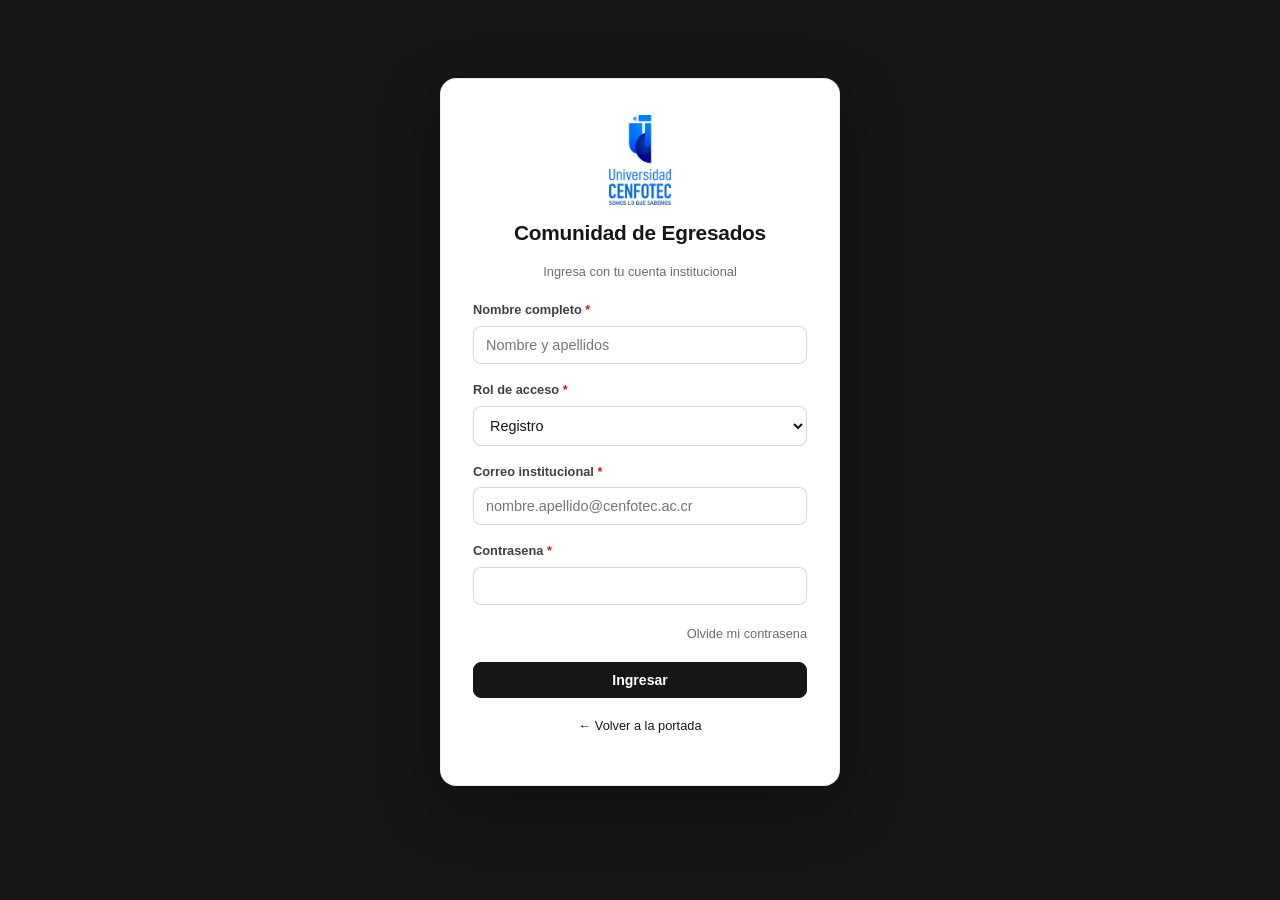
==== actividades.html @ 7738748c "Avance 2: sistema de gestion de egresados (HTML, CSS, JS, Local Storage)" ====
<!DOCTYPE html>
<html lang="es">
<head>
  <meta charset="UTF-8">
  <meta name="viewport" content="width=device-width, initial-scale=1.0">
  <title>Gestion de actividades - Comunidad de Egresados CENFOTEC</title>
  <link rel="stylesheet" href="css/styles.css">
</head>
<body>
  <div class="app">

    <aside class="menu-lateral" id="barra-lateral"></aside>

    <main class="contenido">
      <div class="barra-superior">
        <div>
          <p class="miga">Inicio / Actividades</p>
          <h1>Gestion de actividades</h1>
        </div>
        <div class="usuario">
          <strong data-usuario-nombre>Julia Castro</strong><br>
          <span class="texto-ayuda" data-usuario-rol>Bienestar Estudiantil</span>
        </div>
      </div>

      <div id="aviso-actividad" class="aviso"></div>

      <div class="panel">
        <h2>Nueva actividad</h2>
        <form action="#" method="post" id="form-actividad" novalidate>
          <div class="fila-formulario">
            <div class="campo">
              <label for="titulo">Titulo <span class="obligatorio">*</span></label>
              <input type="text" id="titulo" placeholder="Ej. Taller de entrevistas tecnicas">
            </div>
          </div>
          <div class="fila-formulario">
            <div class="campo">
              <label for="tipo">Tipo <span class="obligatorio">*</span></label>
              <select id="tipo">
                <option>Charla</option>
                <option>Taller</option>
                <option>Conversatorio</option>
                <option>Mentoria grupal</option>
                <option>Actividad de extension</option>
              </select>
            </div>
            <div class="campo">
              <label for="modalidad">Modalidad <span class="obligatorio">*</span></label>
              <select id="modalidad">
                <option>Presencial</option>
                <option>Virtual</option>
                <option>Hibrida</option>
              </select>
            </div>
          </div>
          <div class="fila-formulario">
            <div class="campo">
              <label for="fecha">Fecha <span class="obligatorio">*</span></label>
              <input type="date" id="fecha">
            </div>
            <div class="campo">
              <label for="lugar">Lugar o enlace</label>
              <input type="text" id="lugar" placeholder="Auditorio CENFOTEC / enlace virtual">
            </div>
          </div>
          <div class="fila-formulario">
            <div class="campo">
              <label for="desc">Descripcion</label>
              <textarea id="desc" placeholder="Detalle de la actividad"></textarea>
            </div>
          </div>
          <div class="acciones-formulario">
            <button type="button" class="boton boton-secundario">Limpiar</button>
            <button type="submit" class="boton">Publicar actividad</button>
          </div>
        </form>
      </div>

      <div class="panel">
        <h2>Actividades programadas</h2>
        <form class="filtros" action="#" method="get" id="filtros-actividades">
          <div class="campo">
            <label for="f-modalidad">Modalidad</label>
            <select id="f-modalidad">
              <option>Todas</option>
              <option>Presencial</option>
              <option>Virtual</option>
              <option>Hibrida</option>
            </select>
          </div>
          <div class="campo">
            <label for="f-estado">Estado</label>
            <select id="f-estado">
              <option>Todos</option>
              <option>Programada</option>
              <option>En curso</option>
              <option>Finalizada</option>
            </select>
          </div>
          <button type="submit" class="boton">Filtrar</button>
        </form>

        <table>
          <thead>
            <tr>
              <th>Actividad</th>
              <th>Tipo</th>
              <th>Fecha</th>
              <th>Modalidad</th>
              <th>Estado</th>
              <th>Acciones</th>
            </tr>
          </thead>
          <tbody id="tabla-actividades"></tbody>
        </table>
        <p class="texto-ayuda">Las actividades se guardan en Local Storage y se mantienen al recargar.</p>
      </div>

    </main>
  </div>

  <script src="js/almacenamiento.js"></script>
  <script src="js/validaciones.js"></script>
  <script src="js/datos-iniciales.js"></script>
  <script src="js/sesion.js"></script>
  <script src="js/navegacion.js"></script>
  <script src="js/pagina-actividades.js"></script>
</body>
</html>
---- css/styles.css ----
/* ============================================================
   styles.css - Sistema de Gestion de Egresados CENFOTEC
   Paleta neutra (negro / gris) minimalista. Bordes finos.
   Admin claro con barra lateral oscura; portada cinematografica.
   ============================================================ */

:root {
  --ink: #161619;
  --ink-soft: #3f3f46;
  --muted: #6b6b73;
  --muted-2: #9a9aa2;
  --line: rgba(20,20,25,.09);
  --line-strong: rgba(20,20,25,.16);
  --bg: #f4f4f5;
  --surface: #ffffff;
  --sidebar: #141416;
  --sidebar-2: #1d1d20;
  --sidebar-line: rgba(255,255,255,.09);
  --radio: 10px;
  --radio-card: 14px;
  --sombra: 0 1px 2px rgba(20,20,25,.05);
  --sombra-card: 0 1px 3px rgba(20,20,25,.06), 0 1px 2px rgba(20,20,25,.04);
  --sombra-flot: 0 6px 24px rgba(20,20,25,.10);
  --font: -apple-system, BlinkMacSystemFont, "Segoe UI", Roboto, "Helvetica Neue", Arial, sans-serif;
}

* { box-sizing: border-box; }

body {
  margin: 0;
  font-family: var(--font);
  color: var(--ink);
  background-color: var(--bg);
  line-height: 1.55;
  -webkit-font-smoothing: antialiased;
  text-rendering: optimizeLegibility;
}

h1, h2, h3 { color: var(--ink); margin-top: 0; font-weight: 650; letter-spacing: -0.01em; }
h1 { font-size: 1.55rem; }

a { color: var(--ink); text-decoration: none; }
a:hover { text-decoration: underline; }
img { max-width: 100%; display: block; }

.contenedor { max-width: 1140px; margin: 0 auto; padding: 0 22px; }

/* ============================================================
   BOTONES (compartidos)
   ============================================================ */
.boton {
  display: inline-block; padding: 9px 17px; border: 1px solid var(--ink);
  border-radius: 8px; background-color: var(--ink); color: #fff; text-decoration: none;
  font-size: 0.88rem; font-weight: 550; cursor: pointer; transition: all .16s ease;
}
.boton:hover { background-color: #000; border-color: #000; text-decoration: none; }
.boton:active { transform: translateY(1px); }
.boton-secundario { background-color: #fff; color: var(--ink); border-color: var(--line-strong); }
.boton-secundario:hover { background-color: #fafafa; border-color: var(--ink); }
.boton-peligro { background-color: #fff; color: #b4231a; border-color: rgba(180,35,26,.30); }
.boton-peligro:hover { background-color: #fdf2f1; border-color: #b4231a; }
.boton-pequeno { padding: 5px 11px; font-size: 0.78rem; border-radius: 7px; }

/* ============================================================
   BARRA LATERAL (admin) - oscura minimalista
   ============================================================ */
.app { display: flex; min-height: 100vh; }
.menu-lateral {
  width: 244px; background: var(--sidebar); color: #e7e7ea;
  padding: 20px 14px; flex-shrink: 0; position: sticky; top: 0; height: 100vh; overflow-y: auto;
  border-right: 1px solid rgba(0,0,0,.2);
}
.menu-lateral .logo {
  display: flex; align-items: center; gap: 10px; text-decoration: none;
  margin-bottom: 14px; padding: 4px 6px;
}
.menu-lateral .logo img { height: 42px; width: auto; }
.menu-lateral .logo .marca { color: #fff; font-weight: 650; font-size: 1rem; letter-spacing: .01em; }
.menu-lateral .rol {
  display: inline-block; background-color: rgba(255,255,255,.08); padding: 4px 11px;
  border-radius: 20px; font-size: 0.71rem; margin: 0 6px 16px; color: #c9c9cf;
  border: 1px solid var(--sidebar-line);
}
.menu-lateral p.titulo-menu {
  font-size: 0.68rem; text-transform: uppercase; letter-spacing: 0.08em;
  color: #6a6a72; margin: 16px 6px 6px;
}
.menu-lateral a:not(.logo) {
  display: flex; align-items: center; color: #b9b9c0; text-decoration: none;
  padding: 9px 12px; font-size: 0.875rem; border-radius: 8px; margin-bottom: 1px;
  transition: background .14s, color .14s;
}
.menu-lateral a:not(.logo):hover { background-color: rgba(255,255,255,.06); color: #fff; text-decoration: none; }
.menu-lateral a.activo { background-color: #fff; color: var(--ink); font-weight: 600; }
.menu-lateral hr { border: none; border-top: 1px solid var(--sidebar-line); margin: 16px 6px; }

.contenido { flex-grow: 1; padding: 26px 34px; min-width: 0; }

.barra-superior {
  display: flex; justify-content: space-between; align-items: flex-end;
  margin-bottom: 26px; padding-bottom: 18px; border-bottom: 1px solid var(--line);
}
.barra-superior .miga { font-size: 0.76rem; color: var(--muted); margin-bottom: 5px; letter-spacing: .01em; }
.barra-superior h1 { font-size: 1.5rem; }
.barra-superior .usuario { font-size: 0.84rem; text-align: right; color: var(--muted); }
.barra-superior .usuario strong { color: var(--ink); font-weight: 600; }

/* ============================================================
   PANELES Y FORMULARIOS
   ============================================================ */
.panel {
  background-color: var(--surface); border: 1px solid var(--line); border-radius: var(--radio-card);
  padding: 24px; margin-bottom: 22px; box-shadow: var(--sombra-card);
}
.panel h2 { font-size: 1.05rem; margin-bottom: 18px; font-weight: 600; }

.fila-formulario { display: flex; gap: 18px; flex-wrap: wrap; margin-bottom: 16px; }
.campo { flex: 1 1 240px; display: flex; flex-direction: column; }
.campo label { font-size: 0.8rem; font-weight: 600; margin-bottom: 6px; color: var(--ink-soft); }
.campo input, .campo select, .campo textarea {
  padding: 10px 12px; border: 1px solid var(--line-strong); border-radius: 8px;
  font-family: inherit; font-size: 0.9rem; background: #fff; color: var(--ink);
  transition: border-color .14s, box-shadow .14s;
}
.campo input:hover, .campo select:hover, .campo textarea:hover { border-color: var(--muted-2); }
.campo input:focus, .campo select:focus, .campo textarea:focus {
  outline: none; border-color: var(--ink); box-shadow: 0 0 0 3px rgba(20,20,25,.08);
}
.campo input:disabled { background: #f6f6f7; color: var(--muted); }
.campo textarea { resize: vertical; min-height: 76px; }
.obligatorio { color: #b4231a; }

.acciones-formulario { text-align: right; margin-top: 8px; }
.acciones-formulario .boton { margin-left: 10px; }

.filtros {
  display: flex; gap: 14px; flex-wrap: wrap; align-items: flex-end;
  margin-bottom: 18px; padding: 16px; background: #fafafa; border-radius: 12px; border: 1px solid var(--line);
}
.filtros .campo { flex: 1 1 170px; }

/* ============================================================
   TABLAS
   ============================================================ */
table {
  width: 100%; border-collapse: collapse; background-color: #fff;
  margin-bottom: 8px; border-radius: 12px; overflow: hidden; border: 1px solid var(--line);
}
th, td { padding: 12px 14px; text-align: left; font-size: 0.87rem; border-bottom: 1px solid var(--line); }
th {
  background-color: #fafafa; color: var(--muted); font-weight: 600;
  font-size: 0.72rem; text-transform: uppercase; letter-spacing: 0.05em;
}
tbody tr { transition: background .12s; }
tbody tr:hover { background-color: #fbfbfb; }
tbody tr:last-child td { border-bottom: none; }
td .boton-pequeno { margin-right: 4px; }

/* ============================================================
   ETIQUETAS DE ESTADO (neutras con acento minimo)
   ============================================================ */
.estado {
  display: inline-block; padding: 3px 11px; border-radius: 20px;
  font-size: 0.72rem; font-weight: 600; white-space: nowrap; border: 1px solid transparent;
}
.estado-exito { background-color: #eef6ef; color: #256b39; border-color: #d3e8d8; }
.estado-alerta { background-color: #fbf3e3; color: #8a6316; border-color: #f0e2c2; }
.estado-error { background-color: #fbeeed; color: #a5261c; border-color: #f0d3d0; }
.estado-neutro { background-color: #f1f1f2; color: #55555c; border-color: #e3e3e5; }

.texto-ayuda { font-size: 0.8rem; color: var(--muted); }

.zona-subida {
  border: 1px dashed var(--line-strong); border-radius: 12px; padding: 24px; text-align: center;
  color: var(--muted); margin-bottom: 14px; background: #fafafa; transition: border-color .15s;
}
.zona-subida:hover { border-color: var(--ink); }

/* ============================================================
   TARJETAS (dashboard / metricas)
   ============================================================ */
.tarjetas { display: flex; flex-wrap: wrap; gap: 16px; margin: 22px 0; }
.tarjeta {
  background-color: var(--surface); border: 1px solid var(--line); border-radius: var(--radio-card);
  padding: 20px; flex: 1 1 240px; box-shadow: var(--sombra); transition: border-color .15s, transform .15s;
}
.tarjeta:hover { border-color: var(--line-strong); transform: translateY(-2px); }
.tarjeta h3 { margin-bottom: 6px; font-size: 1.7rem; font-weight: 700; letter-spacing: -0.02em; }
.tarjeta p { color: var(--muted); font-size: 0.88rem; margin: 0; }

/* ============================================================
   LOGIN
   ============================================================ */
body.login-page { background: var(--ink); }
.caja-login {
  max-width: 400px; margin: 78px auto; background-color: #fff;
  border: 1px solid var(--line); border-radius: 16px; padding: 36px 32px;
  box-shadow: 0 20px 60px rgba(0,0,0,.35);
}
.caja-login .marca-login { text-align: center; margin-bottom: 18px; }
.caja-login .marca-login img { height: 90px; width: auto; margin: 0 auto 12px; }
.caja-login h1 { font-size: 1.3rem; text-align: center; margin-bottom: 2px; }
.caja-login .campo { margin-bottom: 16px; }

/* ============================================================
   MENSAJES DE VALIDACION
   ============================================================ */
.mensaje-error { display: none; color: #b4231a; font-size: 0.78rem; margin-top: 5px; font-weight: 500; }
.campo.invalido input, .campo.invalido select, .campo.invalido textarea {
  border-color: #b4231a; background-color: #fdf7f6;
}
.campo.invalido input:focus, .campo.invalido select:focus, .campo.invalido textarea:focus { box-shadow: 0 0 0 3px rgba(180,35,26,.12); }
.campo.invalido .mensaje-error { display: block; }

.aviso { display: none; padding: 12px 16px; border-radius: 10px; font-size: 0.87rem; margin-bottom: 16px; font-weight: 500; border: 1px solid transparent; }
.aviso.visible { display: block; }
.aviso-exito { background-color: #eef6ef; color: #256b39; border-color: #cfe6d5; }
.aviso-error { background-color: #fbeeed; color: #a5261c; border-color: #eecfcc; }

.fila-vacia td { text-align: center; color: var(--muted-2); font-style: italic; padding: 24px; }

/* ============================================================
   ===============  PORTADA CINEMATOGRAFICA  =================
   Tema oscuro. Clases con prefijo lp-.
   ============================================================ */
body.landing { background: #0a0a0b; color: #e9e9ec; }

.lp-header {
  position: fixed; top: 0; left: 0; right: 0; z-index: 50;
  display: flex; align-items: center; justify-content: space-between;
  padding: 18px 40px; transition: background .25s, border-color .25s, padding .25s;
  border-bottom: 1px solid transparent;
}
.lp-header.solido { background: rgba(10,10,11,.86); backdrop-filter: blur(10px); border-bottom-color: rgba(255,255,255,.08); padding: 12px 40px; }
.lp-logo { display: flex; align-items: center; gap: 13px; }
.lp-logo img { height: 52px; width: auto; transition: height .25s; }
.lp-header.solido .lp-logo img { height: 44px; }
.lp-logo .lp-marca { color: #fff; font-weight: 650; font-size: 1.08rem; letter-spacing: .01em; }
.lp-nav { display: flex; align-items: center; gap: 8px; }
.lp-nav a {
  color: #c7c7cf; text-decoration: none; font-size: 0.86rem; font-weight: 500;
  padding: 8px 14px; border-radius: 8px; transition: color .15s, background .15s;
}
.lp-nav a:hover { color: #fff; background: rgba(255,255,255,.07); text-decoration: none; }
.lp-nav a.lp-cta { background: #fff; color: #0a0a0b; font-weight: 600; }
.lp-nav a.lp-cta:hover { background: #e6e6e6; }

/* Hero a pantalla completa */
.lp-hero {
  position: relative; min-height: 100vh; display: flex; align-items: center;
  background-size: cover; background-position: center; overflow: hidden;
}
.lp-hero::after {
  content: ""; position: absolute; inset: 0;
  background: linear-gradient(180deg, rgba(10,10,11,.55) 0%, rgba(10,10,11,.35) 40%, rgba(10,10,11,.92) 100%);
}
.lp-hero-inner { position: relative; z-index: 2; max-width: 1140px; margin: 0 auto; padding: 0 40px; width: 100%; }
.lp-eyebrow { text-transform: uppercase; letter-spacing: .28em; font-size: 0.74rem; color: #b9b9c2; margin-bottom: 20px; font-weight: 600; }
.lp-hero h1 {
  color: #fff; font-size: clamp(2.6rem, 6vw, 5rem); line-height: 1.02; font-weight: 750;
  letter-spacing: -0.03em; margin: 0 0 22px; max-width: 15ch;
}
.lp-hero p { color: #cfcfd6; font-size: clamp(1rem, 1.6vw, 1.25rem); max-width: 46ch; margin: 0 0 34px; }
.lp-acciones { display: flex; gap: 14px; flex-wrap: wrap; }
.lp-btn {
  display: inline-flex; align-items: center; gap: 8px; padding: 14px 30px; border-radius: 10px;
  font-size: 0.95rem; font-weight: 600; text-decoration: none; transition: all .16s ease; border: 1px solid transparent;
}
.lp-btn-claro { background: #fff; color: #0a0a0b; }
.lp-btn-claro:hover { background: #e6e6e6; text-decoration: none; transform: translateY(-2px); }
.lp-btn-linea { background: transparent; color: #fff; border-color: rgba(255,255,255,.35); }
.lp-btn-linea:hover { background: rgba(255,255,255,.10); border-color: #fff; text-decoration: none; }

/* Secciones */
.lp-seccion { padding: 96px 0; }
.lp-seccion .contenedor { max-width: 1140px; }
.lp-seccion-titulo { max-width: 640px; margin-bottom: 48px; }
.lp-seccion-titulo .lp-kicker { text-transform: uppercase; letter-spacing: .22em; font-size: 0.72rem; color: #8a8a93; font-weight: 600; margin-bottom: 14px; }
.lp-seccion-titulo h2 { color: #fff; font-size: clamp(1.8rem, 3.4vw, 2.6rem); font-weight: 700; letter-spacing: -0.02em; margin: 0 0 14px; }
.lp-seccion-titulo p { color: #a9a9b2; font-size: 1.05rem; margin: 0; }

.lp-alt { background: #101012; border-top: 1px solid rgba(255,255,255,.06); border-bottom: 1px solid rgba(255,255,255,.06); }

/* Bloque split imagen + texto */
.lp-split { display: grid; grid-template-columns: 1.05fr 1fr; gap: 56px; align-items: center; }
.lp-split img { border-radius: 16px; width: 100%; height: 100%; object-fit: cover; max-height: 420px; }
.lp-split h2 { color: #fff; font-size: clamp(1.7rem, 3vw, 2.3rem); font-weight: 700; letter-spacing: -0.02em; margin: 0 0 18px; }
.lp-split p { color: #b3b3bb; font-size: 1.02rem; margin: 0 0 16px; }

/* Grilla de tarjetas oscuras */
.lp-grid { display: grid; grid-template-columns: repeat(auto-fill, minmax(280px, 1fr)); gap: 18px; }
.lp-card {
  background: #141416; border: 1px solid rgba(255,255,255,.08); border-radius: 14px;
  padding: 24px; transition: border-color .16s, transform .16s, background .16s;
}
.lp-card:hover { border-color: rgba(255,255,255,.22); transform: translateY(-3px); background: #17171a; }
.lp-card .lp-tag { display: inline-block; font-size: 0.7rem; text-transform: uppercase; letter-spacing: .06em; color: #9a9aa3; margin-bottom: 12px; font-weight: 600; }
.lp-card h3 { color: #fff; font-size: 1.12rem; font-weight: 650; margin: 0 0 8px; }
.lp-card p { color: #a0a0a9; font-size: 0.9rem; margin: 0 0 6px; }
.lp-card .lp-meta { color: #77777f; font-size: 0.82rem; margin-top: 12px; }

/* Accesos rapidos (tiles) */
.lp-tiles { display: grid; grid-template-columns: repeat(auto-fill, minmax(220px, 1fr)); gap: 16px; }
.lp-tile {
  display: block; background: #141416; border: 1px solid rgba(255,255,255,.08); border-radius: 14px;
  padding: 26px 24px; text-decoration: none; transition: all .16s ease;
}
.lp-tile:hover { border-color: rgba(255,255,255,.28); background: #17171a; text-decoration: none; transform: translateY(-3px); }
.lp-tile h3 { color: #fff; font-size: 1.05rem; margin: 0 0 6px; font-weight: 650; }
.lp-tile p { color: #9a9aa3; font-size: 0.86rem; margin: 0; }
.lp-tile .lp-flecha { color: #fff; font-size: 1.1rem; margin-top: 16px; }

/* Franja CTA con imagen */
.lp-cta-franja {
  position: relative; padding: 110px 0; text-align: center; background-size: cover; background-position: center;
}
.lp-cta-franja::after { content: ""; position: absolute; inset: 0; background: rgba(10,10,11,.72); }
.lp-cta-franja > .contenedor { position: relative; z-index: 2; }
.lp-cta-franja h2 { color: #fff; font-size: clamp(1.9rem, 3.6vw, 2.8rem); font-weight: 750; letter-spacing: -0.02em; margin: 0 0 16px; }
.lp-cta-franja p { color: #cccccf; font-size: 1.08rem; max-width: 48ch; margin: 0 auto 30px; }

/* Footer oscuro */
.lp-footer { background: #08080a; border-top: 1px solid rgba(255,255,255,.07); padding: 54px 0 34px; }
.lp-footer .contenedor { display: flex; justify-content: space-between; gap: 40px; flex-wrap: wrap; }
.lp-footer img { height: 104px; width: auto; opacity: .95; margin-bottom: 6px; }
.lp-footer p { color: #8a8a93; font-size: 0.85rem; margin: 6px 0; }
.lp-footer .lp-links a { color: #b3b3bb; font-size: 0.86rem; display: block; margin: 7px 0; text-decoration: none; }
.lp-footer .lp-links a:hover { color: #fff; }
.lp-footer .lp-fcol h4 { color: #fff; font-size: 0.8rem; text-transform: uppercase; letter-spacing: .1em; margin: 0 0 12px; }

/* Animacion de aparicion al hacer scroll */
.reveal { opacity: 0; transform: translateY(26px); transition: opacity .7s ease, transform .7s cubic-bezier(.2,.7,.2,1); }
.reveal.visible { opacity: 1; transform: none; }
.reveal.d1 { transition-delay: .06s; }
.reveal.d2 { transition-delay: .12s; }
.reveal.d3 { transition-delay: .18s; }
@media (prefers-reduced-motion: reduce) { .reveal { opacity: 1; transform: none; transition: none; } }

/* Tarjetas interactivas de la portada */
.lp-card.clickable { cursor: pointer; }
.lp-card-accion {
  display: inline-flex; align-items: center; gap: 6px; margin-top: 16px;
  font-size: 0.84rem; font-weight: 600; color: #fff;
  padding: 8px 14px; border: 1px solid rgba(255,255,255,.22); border-radius: 8px;
  background: rgba(255,255,255,.04); transition: all .15s ease;
}
.lp-card:hover .lp-card-accion { border-color: rgba(255,255,255,.5); background: rgba(255,255,255,.10); }
.lp-avatar {
  width: 46px; height: 46px; border-radius: 50%; background: #23232a; color: #fff;
  display: flex; align-items: center; justify-content: center; font-weight: 700; font-size: 1rem;
  margin-bottom: 14px; border: 1px solid rgba(255,255,255,.12);
}

/* Modal (contacto de mentor / detalle) */
.modal-fondo {
  position: fixed; inset: 0; background: rgba(4,4,6,.72); backdrop-filter: blur(4px);
  display: none; align-items: center; justify-content: center; z-index: 100; padding: 20px;
}
.modal-fondo.abierto { display: flex; }
.modal-caja {
  background: #141416; border: 1px solid rgba(255,255,255,.12); border-radius: 16px;
  max-width: 440px; width: 100%; padding: 28px; box-shadow: 0 24px 70px rgba(0,0,0,.6);
  animation: modalSube .25s ease;
}
@keyframes modalSube { from { transform: translateY(16px); opacity: 0; } to { transform: none; opacity: 1; } }
.modal-caja h3 { color: #fff; font-size: 1.25rem; margin: 0 0 4px; }
.modal-caja .modal-sub { color: #9a9aa3; font-size: 0.88rem; margin: 0 0 18px; }
.modal-caja .modal-dato { color: #c7c7cf; font-size: 0.9rem; margin: 6px 0; }
.modal-caja label { display: block; color: #c7c7cf; font-size: 0.8rem; font-weight: 600; margin: 12px 0 6px; }
.modal-caja input, .modal-caja textarea {
  width: 100%; padding: 10px 12px; border-radius: 8px; border: 1px solid rgba(255,255,255,.16);
  background: #0e0e10; color: #fff; font-family: inherit; font-size: 0.9rem;
}
.modal-caja input:focus, .modal-caja textarea:focus { outline: none; border-color: #fff; }
.modal-caja textarea { min-height: 84px; resize: vertical; }
.modal-error { color: #ff7a70; font-size: 0.78rem; margin-top: 6px; display: none; }
.modal-error.visible { display: block; }
.modal-acciones { display: flex; gap: 10px; justify-content: flex-end; margin-top: 20px; }
.modal-ok { text-align: center; padding: 12px 0 4px; }
.modal-ok .check { width: 52px; height: 52px; border-radius: 50%; background: #1f8a4c; color: #fff; display: flex; align-items: center; justify-content: center; font-size: 1.5rem; margin: 0 auto 14px; }

/* ============================================================
   RESPONSIVE
   ============================================================ */
@media screen and (max-width: 900px) {
  .app { flex-direction: column; }
  .menu-lateral { width: 100%; height: auto; position: static; }
  .menu-lateral nav { display: flex; flex-wrap: wrap; gap: 4px; }
  .menu-lateral p.titulo-menu { width: 100%; }
  .menu-lateral a:not(.logo) { flex: 0 0 auto; }
  .menu-lateral hr { width: 100%; }
  .contenido { padding: 20px 18px; }
  .lp-header { padding: 14px 20px; }
  .lp-header .lp-nav { gap: 2px; }
  .lp-nav a { padding: 7px 9px; font-size: 0.8rem; }
  .lp-hero-inner, .lp-seccion .contenedor { padding: 0 20px; }
  .lp-split { grid-template-columns: 1fr; gap: 28px; }
  .lp-seccion { padding: 64px 0; }
  .barra-superior { flex-direction: column; align-items: flex-start; gap: 12px; }
}
@media screen and (max-width: 560px) {
  .lp-nav .lp-solo-desktop { display: none; }
  .acciones-formulario .boton { display: block; width: 100%; margin: 8px 0 0; }
  table { display: block; overflow-x: auto; white-space: nowrap; }
}
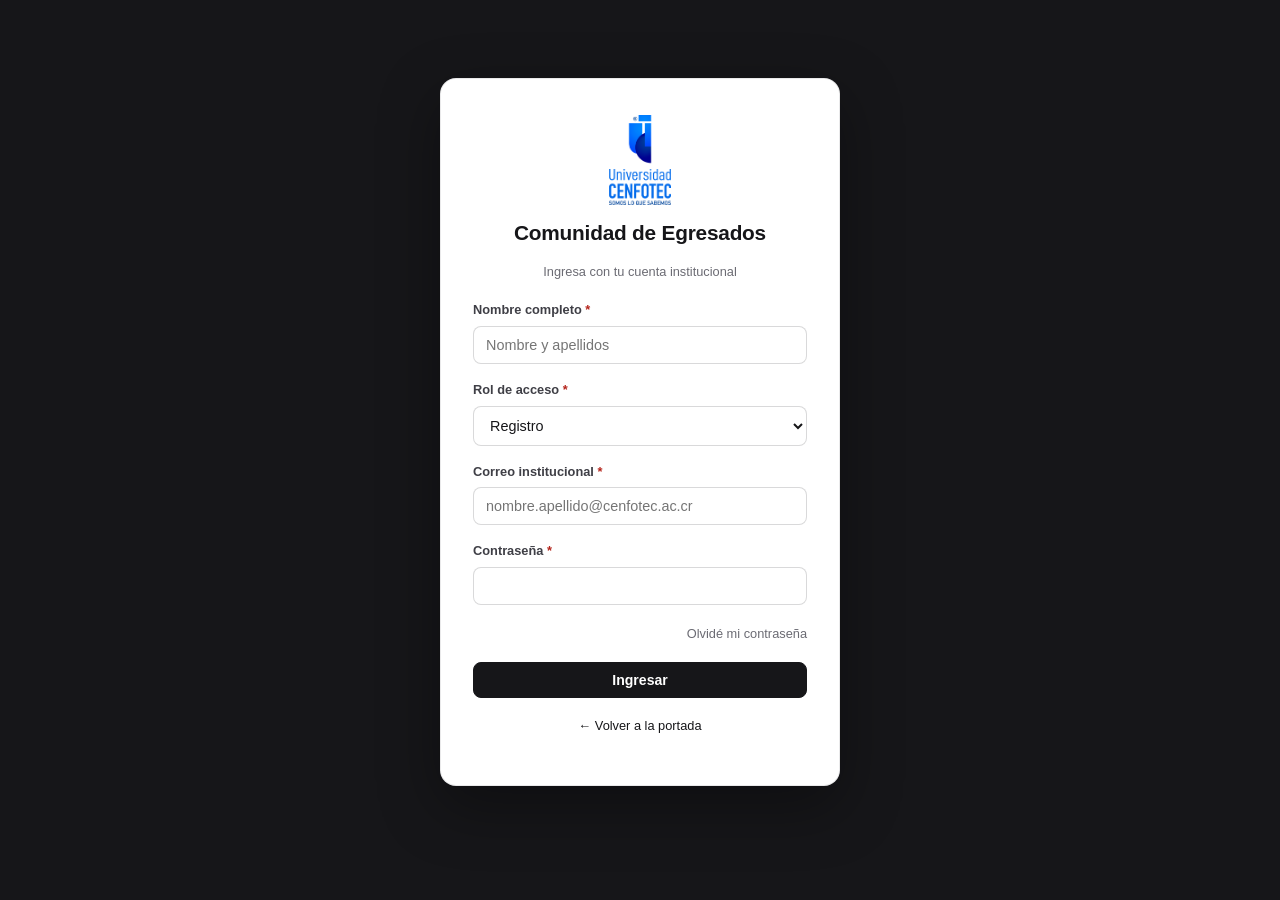
==== commit e010b3e2: "Ortografia: agrega tildes y acentos en textos y datos visibles" ====
--- a/actividades.html
+++ b/actividades.html
@@ -3,7 +3,7 @@
 <head>
   <meta charset="UTF-8">
   <meta name="viewport" content="width=device-width, initial-scale=1.0">
-  <title>Gestion de actividades - Comunidad de Egresados CENFOTEC</title>
+  <title>Gestión de actividades - Comunidad de Egresados CENFOTEC</title>
   <link rel="stylesheet" href="css/styles.css">
 </head>
 <body>
@@ -15,7 +15,7 @@
       <div class="barra-superior">
         <div>
           <p class="miga">Inicio / Actividades</p>
-          <h1>Gestion de actividades</h1>
+          <h1>Gestión de actividades</h1>
         </div>
         <div class="usuario">
           <strong data-usuario-nombre>Julia Castro</strong><br>
@@ -30,8 +30,8 @@
         <form action="#" method="post" id="form-actividad" novalidate>
           <div class="fila-formulario">
             <div class="campo">
-              <label for="titulo">Titulo <span class="obligatorio">*</span></label>
-              <input type="text" id="titulo" placeholder="Ej. Taller de entrevistas tecnicas">
+              <label for="titulo">Título <span class="obligatorio">*</span></label>
+              <input type="text" id="titulo" placeholder="Ej. Taller de entrevistas técnicas">
             </div>
           </div>
           <div class="fila-formulario">
@@ -41,8 +41,8 @@
                 <option>Charla</option>
                 <option>Taller</option>
                 <option>Conversatorio</option>
-                <option>Mentoria grupal</option>
-                <option>Actividad de extension</option>
+                <option>Mentoría grupal</option>
+                <option>Actividad de extensión</option>
               </select>
             </div>
             <div class="campo">
@@ -50,7 +50,7 @@
               <select id="modalidad">
                 <option>Presencial</option>
                 <option>Virtual</option>
-                <option>Hibrida</option>
+                <option>Híbrida</option>
               </select>
             </div>
           </div>
@@ -66,7 +66,7 @@
           </div>
           <div class="fila-formulario">
             <div class="campo">
-              <label for="desc">Descripcion</label>
+              <label for="desc">Descripción</label>
               <textarea id="desc" placeholder="Detalle de la actividad"></textarea>
             </div>
           </div>
@@ -86,7 +86,7 @@
               <option>Todas</option>
               <option>Presencial</option>
               <option>Virtual</option>
-              <option>Hibrida</option>
+              <option>Híbrida</option>
             </select>
           </div>
           <div class="campo">
--- a/css/styles.css
+++ b/css/styles.css
@@ -319,6 +319,20 @@
 .lp-cta-franja h2 { color: #fff; font-size: clamp(1.9rem, 3.6vw, 2.8rem); font-weight: 750; letter-spacing: -0.02em; margin: 0 0 16px; }
 .lp-cta-franja p { color: #cccccf; font-size: 1.08rem; max-width: 48ch; margin: 0 auto 30px; }
 
+/* Banner cinematografico a pantalla completa (parallax estilo GTA) */
+.lp-banner {
+  position: relative; min-height: 66vh; display: flex; align-items: flex-end;
+  background-size: cover; background-position: center; background-attachment: fixed;
+  background-color: #0a0a0b;
+}
+.lp-banner::after {
+  content: ""; position: absolute; inset: 0;
+  background: linear-gradient(180deg, rgba(16,16,18,.60) 0%, rgba(10,10,11,.20) 34%, rgba(10,10,11,.80) 82%, #0a0a0b 100%);
+}
+.lp-banner .contenedor { position: relative; z-index: 2; padding-top: 80px; padding-bottom: 80px; }
+.lp-banner .lp-kicker { color: #d3dae6; text-transform: uppercase; letter-spacing: .22em; font-size: 0.72rem; font-weight: 600; }
+.lp-banner h2 { color: #fff; font-size: clamp(2rem, 4.4vw, 3.4rem); font-weight: 750; letter-spacing: -0.02em; margin: 12px 0 0; max-width: 20ch; }
+
 /* Footer oscuro */
 .lp-footer { background: #08080a; border-top: 1px solid rgba(255,255,255,.07); padding: 54px 0 34px; }
 .lp-footer .contenedor { display: flex; justify-content: space-between; gap: 40px; flex-wrap: wrap; }
@@ -340,10 +354,11 @@
 .lp-card.clickable { cursor: pointer; }
 .lp-card-accion {
   display: inline-flex; align-items: center; gap: 6px; margin-top: 16px;
-  font-size: 0.84rem; font-weight: 600; color: #fff;
+  font-size: 0.84rem; font-weight: 600; color: #fff; font-family: inherit;
   padding: 8px 14px; border: 1px solid rgba(255,255,255,.22); border-radius: 8px;
-  background: rgba(255,255,255,.04); transition: all .15s ease;
-}
+  background: rgba(255,255,255,.04); transition: all .15s ease; cursor: pointer;
+}
+.lp-card-accion:hover { border-color: rgba(255,255,255,.5); background: rgba(255,255,255,.10); }
 .lp-card:hover .lp-card-accion { border-color: rgba(255,255,255,.5); background: rgba(255,255,255,.10); }
 .lp-avatar {
   width: 46px; height: 46px; border-radius: 50%; background: #23232a; color: #fff;
@@ -397,6 +412,7 @@
   .lp-split { grid-template-columns: 1fr; gap: 28px; }
   .lp-seccion { padding: 64px 0; }
   .barra-superior { flex-direction: column; align-items: flex-start; gap: 12px; }
+  .lp-banner { background-attachment: scroll; min-height: 52vh; }
 }
 @media screen and (max-width: 560px) {
   .lp-nav .lp-solo-desktop { display: none; }
